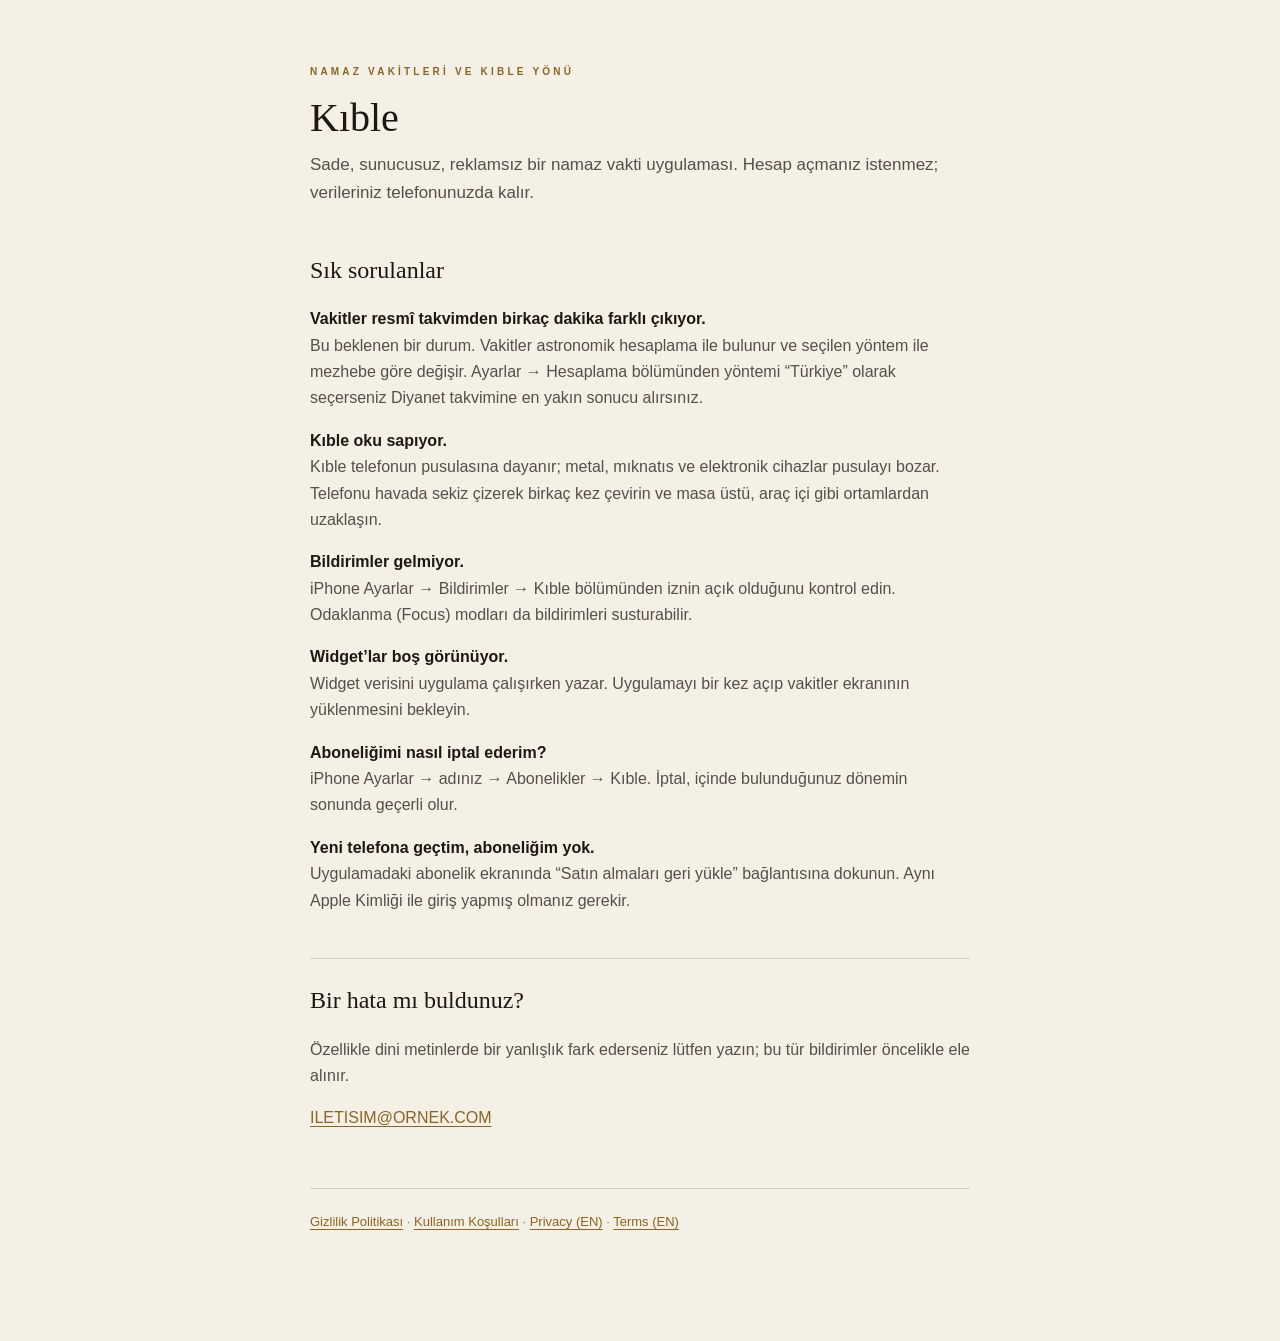
==== index.html @ 44703590 "Kıble belgeleri: gizlilik, koşullar ve destek sayfası Uygulamanın kaynak kodu özel bir depoda; GitHu" ====
<!doctype html>
<html lang="tr">
<head>
<meta charset="utf-8">
<meta name="viewport" content="width=device-width, initial-scale=1">
<title>Kıble · Destek</title>
<link rel="stylesheet" href="style.css">
</head>
<body>
<main>
  <p class="eyebrow">Namaz vakitleri ve kıble yönü</p>
  <h1>Kıble</h1>
  <p class="lede">
    Sade, sunucusuz, reklamsız bir namaz vakti uygulaması. Hesap açmanız
    istenmez; verileriniz telefonunuzda kalır.
  </p>

  <h2>Sık sorulanlar</h2>

  <p><strong>Vakitler resmî takvimden birkaç dakika farklı çıkıyor.</strong><br>
  Bu beklenen bir durum. Vakitler astronomik hesaplama ile bulunur ve seçilen
  yöntem ile mezhebe göre değişir. Ayarlar → Hesaplama bölümünden yöntemi
  “Türkiye” olarak seçerseniz Diyanet takvimine en yakın sonucu alırsınız.</p>

  <p><strong>Kıble oku sapıyor.</strong><br>
  Kıble telefonun pusulasına dayanır; metal, mıknatıs ve elektronik cihazlar
  pusulayı bozar. Telefonu havada sekiz çizerek birkaç kez çevirin ve masa
  üstü, araç içi gibi ortamlardan uzaklaşın.</p>

  <p><strong>Bildirimler gelmiyor.</strong><br>
  iPhone Ayarlar → Bildirimler → Kıble bölümünden iznin açık olduğunu kontrol
  edin. Odaklanma (Focus) modları da bildirimleri susturabilir.</p>

  <p><strong>Widget’lar boş görünüyor.</strong><br>
  Widget verisini uygulama çalışırken yazar. Uygulamayı bir kez açıp vakitler
  ekranının yüklenmesini bekleyin.</p>

  <p><strong>Aboneliğimi nasıl iptal ederim?</strong><br>
  iPhone Ayarlar → adınız → Abonelikler → Kıble. İptal, içinde bulunduğunuz
  dönemin sonunda geçerli olur.</p>

  <p><strong>Yeni telefona geçtim, aboneliğim yok.</strong><br>
  Uygulamadaki abonelik ekranında “Satın almaları geri yükle” bağlantısına
  dokunun. Aynı Apple Kimliği ile giriş yapmış olmanız gerekir.</p>

  <h2>Bir hata mı buldunuz?</h2>
  <p>
    Özellikle dini metinlerde bir yanlışlık fark ederseniz lütfen yazın; bu tür
    bildirimler öncelikle ele alınır.
  </p>
  <p>
    <a href="mailto:ILETISIM@ORNEK.COM">ILETISIM@ORNEK.COM</a>
  </p>

  <p class="note">
    <a href="gizlilik.html">Gizlilik Politikası</a> ·
    <a href="kosullar.html">Kullanım Koşulları</a> ·
    <a href="privacy.html">Privacy (EN)</a> ·
    <a href="terms.html">Terms (EN)</a>
  </p>
</main>
</body>
</html>
---- style.css ----
/* Kıble — belge sayfaları.
   Uygulamanın "sessiz lüks" dili: sıcak siyah / fildizi zemin,
   şampanya-bronz vurgu, serif başlıklar, 1px saç çizgileri. */

:root {
  --bg: #f5f0e6;
  --text: #1d1810;
  --dim: rgba(29, 24, 16, 0.74);
  --faint: rgba(29, 24, 16, 0.52);
  --gold: #8a6524;
  --hairline: rgba(29, 24, 16, 0.16);
}

@media (prefers-color-scheme: dark) {
  :root {
    --bg: #0b0a08;
    --text: #f2ecdf;
    --dim: rgba(242, 236, 223, 0.62);
    --faint: rgba(242, 236, 223, 0.38);
    --gold: #c8a35d;
    --hairline: rgba(242, 236, 223, 0.10);
  }
}

* { box-sizing: border-box; }

body {
  margin: 0;
  padding: 64px 24px 96px;
  background: var(--bg);
  color: var(--text);
  font-family: -apple-system, BlinkMacSystemFont, "Segoe UI", Roboto, sans-serif;
  font-size: 16px;
  line-height: 1.65;
  -webkit-font-smoothing: antialiased;
}

main { max-width: 660px; margin: 0 auto; }

.eyebrow {
  font-size: 10px;
  letter-spacing: 3.2px;
  font-weight: 600;
  color: var(--gold);
  text-transform: uppercase;
  margin: 0 0 14px;
}

h1 {
  font-family: Didot, "Bodoni 72", Georgia, serif;
  font-weight: 400;
  font-size: 40px;
  line-height: 1.15;
  margin: 0 0 10px;
}

h2 {
  font-family: Didot, "Bodoni 72", Georgia, serif;
  font-weight: 400;
  font-size: 24px;
  margin: 44px 0 12px;
  padding-top: 22px;
  border-top: 1px solid var(--hairline);
}

h2:first-of-type { border-top: none; padding-top: 0; }

p, li { color: var(--dim); }
strong { color: var(--text); font-weight: 600; }

.lede { font-size: 17px; color: var(--dim); margin: 0 0 8px; }

.meta {
  font-size: 12px;
  letter-spacing: 1.4px;
  font-weight: 500;
  color: var(--faint);
  margin: 0 0 40px;
}

ul { padding-left: 20px; }
li { margin: 8px 0; }

a { color: var(--gold); text-decoration: underline; text-underline-offset: 3px; }

.note {
  margin-top: 56px;
  padding-top: 22px;
  border-top: 1px solid var(--hairline);
  font-size: 13px;
  color: var(--faint);
}

.langs { margin-bottom: 34px; font-size: 12px; letter-spacing: 1.2px; font-weight: 500; }
.langs a { margin-right: 14px; }

table { width: 100%; border-collapse: collapse; margin: 18px 0; font-size: 15px; }
th, td { text-align: left; padding: 11px 10px 11px 0; border-bottom: 1px solid var(--hairline); vertical-align: top; }
th { font-size: 10px; letter-spacing: 2px; text-transform: uppercase; color: var(--gold); font-weight: 600; }
td { color: var(--dim); }
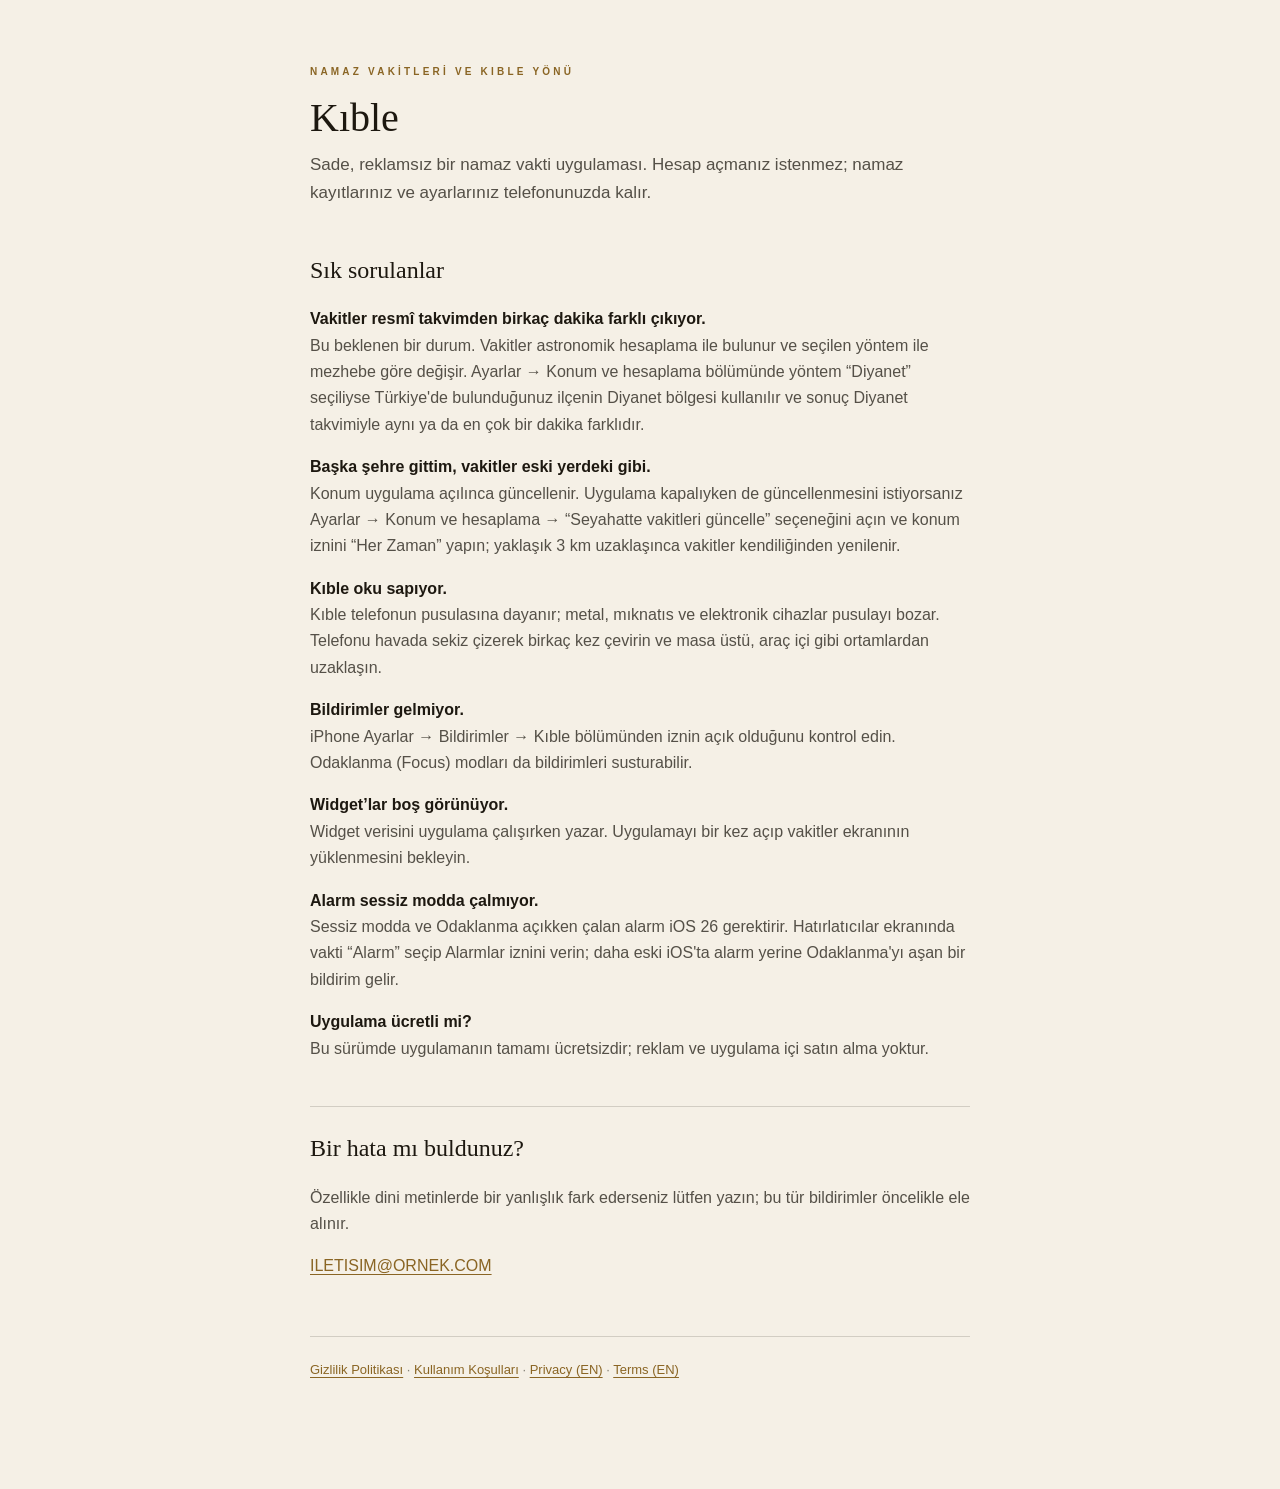
==== commit 256d4e14: "Destek: "sunucusuz" kaldırıldı, Diyanet ayarı, seyahat ve alarm soruları 1.0'da olmayan abonelik sor" ====
--- a/index.html
+++ b/index.html
@@ -11,16 +11,24 @@
   <p class="eyebrow">Namaz vakitleri ve kıble yönü</p>
   <h1>Kıble</h1>
   <p class="lede">
-    Sade, sunucusuz, reklamsız bir namaz vakti uygulaması. Hesap açmanız
-    istenmez; verileriniz telefonunuzda kalır.
+    Sade, reklamsız bir namaz vakti uygulaması. Hesap açmanız istenmez;
+    namaz kayıtlarınız ve ayarlarınız telefonunuzda kalır.
   </p>
 
   <h2>Sık sorulanlar</h2>
 
   <p><strong>Vakitler resmî takvimden birkaç dakika farklı çıkıyor.</strong><br>
   Bu beklenen bir durum. Vakitler astronomik hesaplama ile bulunur ve seçilen
-  yöntem ile mezhebe göre değişir. Ayarlar → Hesaplama bölümünden yöntemi
-  “Türkiye” olarak seçerseniz Diyanet takvimine en yakın sonucu alırsınız.</p>
+  yöntem ile mezhebe göre değişir. Ayarlar → Konum ve hesaplama bölümünde
+  yöntem “Diyanet” seçiliyse Türkiye'de bulunduğunuz ilçenin Diyanet bölgesi
+  kullanılır ve sonuç Diyanet takvimiyle aynı ya da en çok bir dakika
+  farklıdır.</p>
+
+  <p><strong>Başka şehre gittim, vakitler eski yerdeki gibi.</strong><br>
+  Konum uygulama açılınca güncellenir. Uygulama kapalıyken de güncellenmesini
+  istiyorsanız Ayarlar → Konum ve hesaplama → “Seyahatte vakitleri güncelle”
+  seçeneğini açın ve konum iznini “Her Zaman” yapın; yaklaşık 3 km
+  uzaklaşınca vakitler kendiliğinden yenilenir.</p>
 
   <p><strong>Kıble oku sapıyor.</strong><br>
   Kıble telefonun pusulasına dayanır; metal, mıknatıs ve elektronik cihazlar
@@ -35,6 +43,12 @@
   Widget verisini uygulama çalışırken yazar. Uygulamayı bir kez açıp vakitler
   ekranının yüklenmesini bekleyin.</p>
 
+  <p><strong>Alarm sessiz modda çalmıyor.</strong><br>
+  Sessiz modda ve Odaklanma açıkken çalan alarm iOS 26 gerektirir.
+  Hatırlatıcılar ekranında vakti “Alarm” seçip Alarmlar iznini verin; daha
+  eski iOS'ta alarm yerine Odaklanma'yı aşan bir bildirim gelir.</p>
+
+  <!-- 1.1 (satış açılınca) geri konacak:
   <p><strong>Aboneliğimi nasıl iptal ederim?</strong><br>
   iPhone Ayarlar → adınız → Abonelikler → Kıble. İptal, içinde bulunduğunuz
   dönemin sonunda geçerli olur.</p>
@@ -42,6 +56,11 @@
   <p><strong>Yeni telefona geçtim, aboneliğim yok.</strong><br>
   Uygulamadaki abonelik ekranında “Satın almaları geri yükle” bağlantısına
   dokunun. Aynı Apple Kimliği ile giriş yapmış olmanız gerekir.</p>
+  -->
+
+  <p><strong>Uygulama ücretli mi?</strong><br>
+  Bu sürümde uygulamanın tamamı ücretsizdir; reklam ve uygulama içi satın alma
+  yoktur.</p>
 
   <h2>Bir hata mı buldunuz?</h2>
   <p>
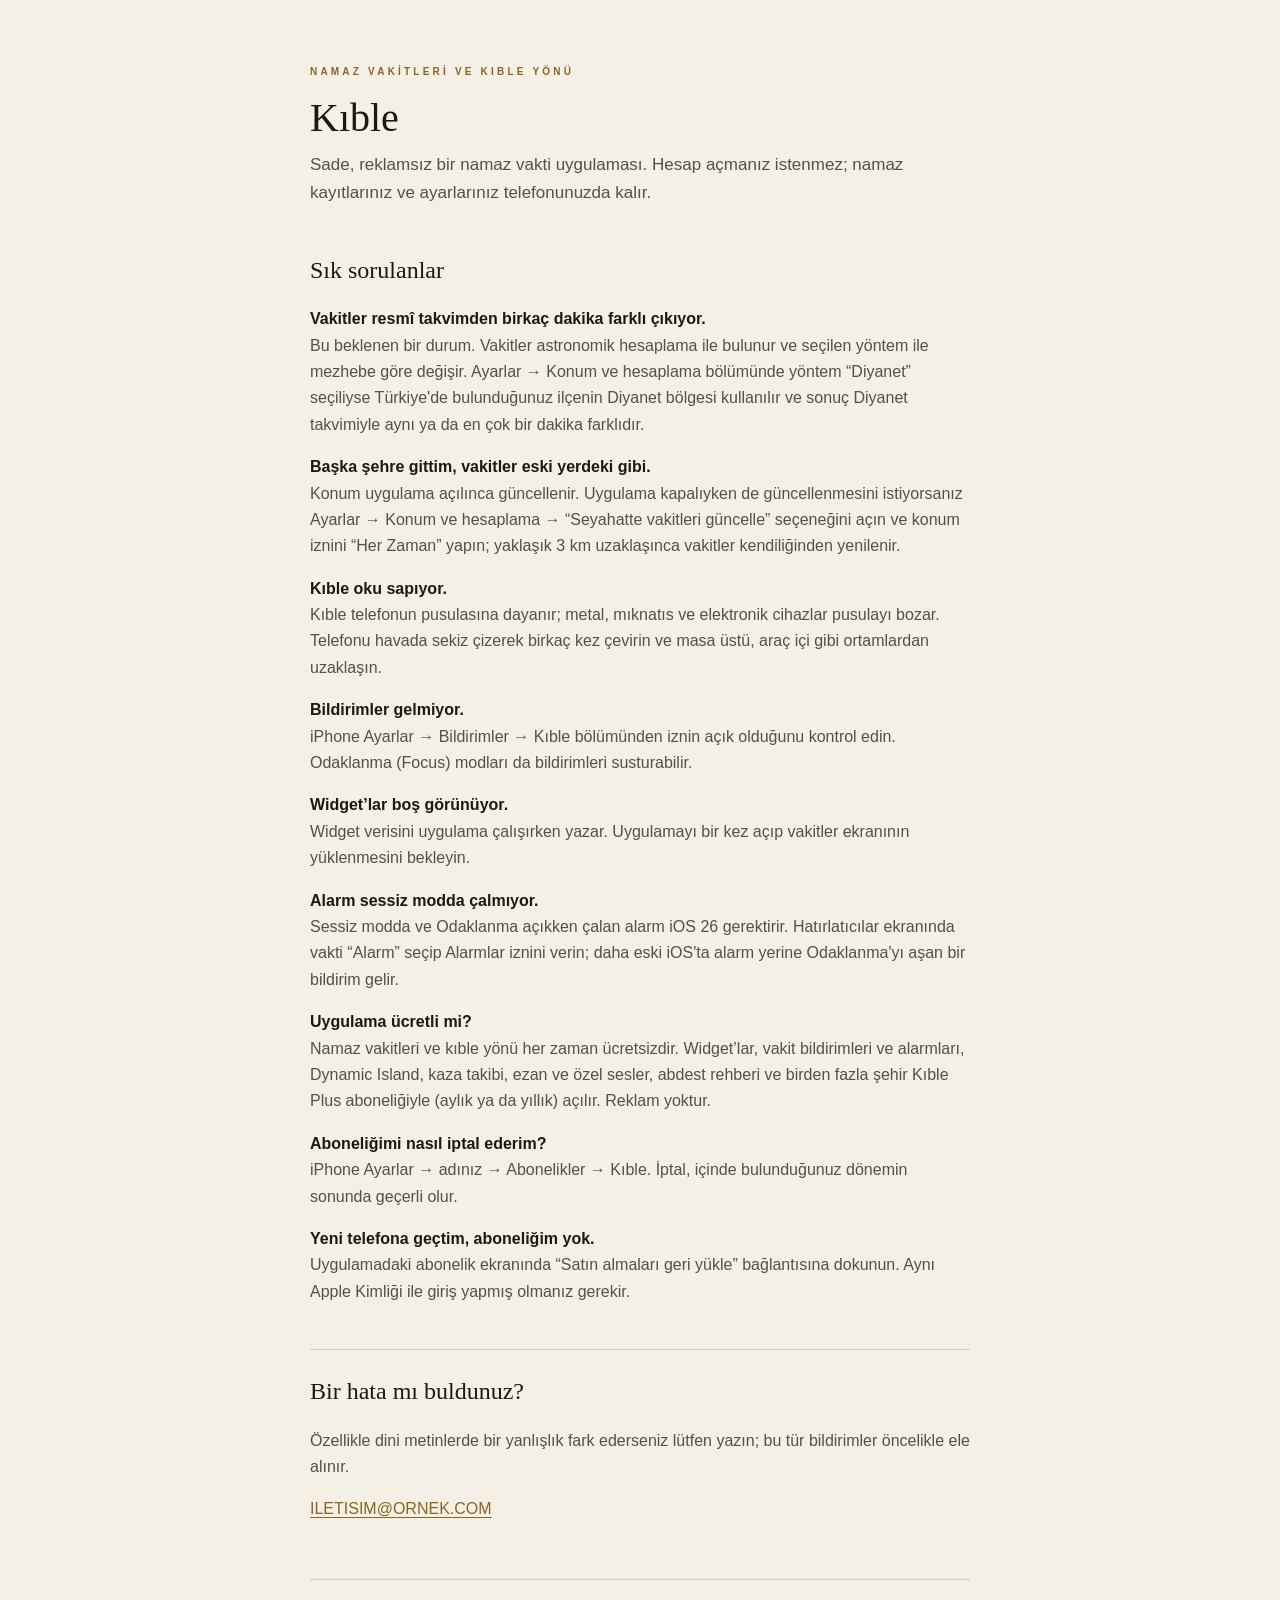
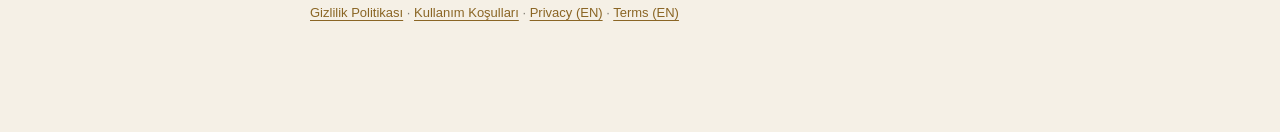
==== commit 472311ba: "Koşullar ve destek: 1.0 abonelikle çıkıyor Koşullarda (TR/EN) uygulamanın kapsamı 1.0'a göre: rehber" ====
--- a/index.html
+++ b/index.html
@@ -48,7 +48,12 @@
   Hatırlatıcılar ekranında vakti “Alarm” seçip Alarmlar iznini verin; daha
   eski iOS'ta alarm yerine Odaklanma'yı aşan bir bildirim gelir.</p>
 
-  <!-- 1.1 (satış açılınca) geri konacak:
+  <p><strong>Uygulama ücretli mi?</strong><br>
+  Namaz vakitleri ve kıble yönü her zaman ücretsizdir. Widget’lar, vakit
+  bildirimleri ve alarmları, Dynamic Island, kaza takibi, ezan ve özel sesler,
+  abdest rehberi ve birden fazla şehir Kıble Plus aboneliğiyle (aylık ya da
+  yıllık) açılır. Reklam yoktur.</p>
+
   <p><strong>Aboneliğimi nasıl iptal ederim?</strong><br>
   iPhone Ayarlar → adınız → Abonelikler → Kıble. İptal, içinde bulunduğunuz
   dönemin sonunda geçerli olur.</p>
@@ -56,11 +61,6 @@
   <p><strong>Yeni telefona geçtim, aboneliğim yok.</strong><br>
   Uygulamadaki abonelik ekranında “Satın almaları geri yükle” bağlantısına
   dokunun. Aynı Apple Kimliği ile giriş yapmış olmanız gerekir.</p>
-  -->
-
-  <p><strong>Uygulama ücretli mi?</strong><br>
-  Bu sürümde uygulamanın tamamı ücretsizdir; reklam ve uygulama içi satın alma
-  yoktur.</p>
 
   <h2>Bir hata mı buldunuz?</h2>
   <p>
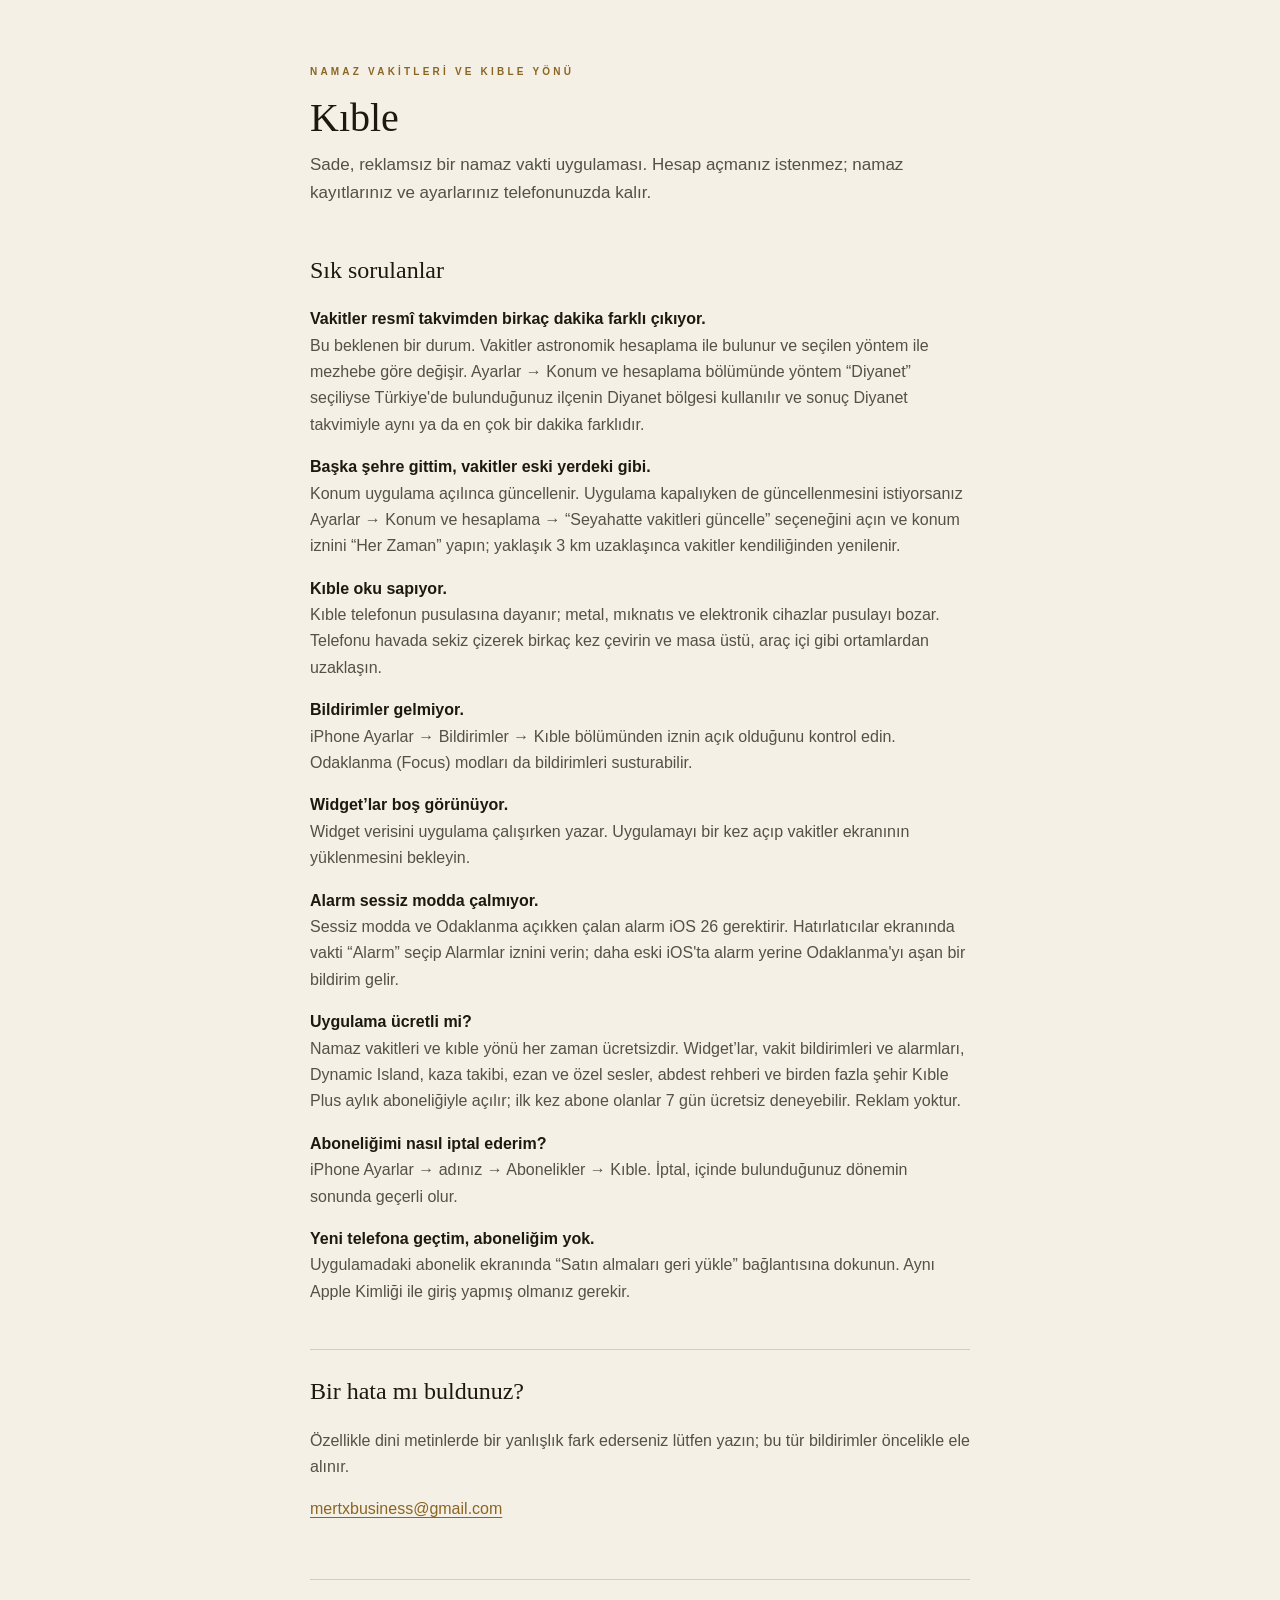
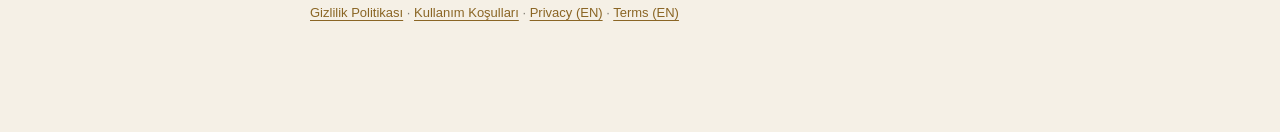
==== commit fa3dd1ec: "İletişim adresi ve aylık abonelik + 7 günlük deneme mertxbusiness@gmail.com beş sayfada; e-postayla " ====
--- a/index.html
+++ b/index.html
@@ -51,8 +51,8 @@
   <p><strong>Uygulama ücretli mi?</strong><br>
   Namaz vakitleri ve kıble yönü her zaman ücretsizdir. Widget’lar, vakit
   bildirimleri ve alarmları, Dynamic Island, kaza takibi, ezan ve özel sesler,
-  abdest rehberi ve birden fazla şehir Kıble Plus aboneliğiyle (aylık ya da
-  yıllık) açılır. Reklam yoktur.</p>
+  abdest rehberi ve birden fazla şehir Kıble Plus aylık aboneliğiyle açılır;
+  ilk kez abone olanlar 7 gün ücretsiz deneyebilir. Reklam yoktur.</p>
 
   <p><strong>Aboneliğimi nasıl iptal ederim?</strong><br>
   iPhone Ayarlar → adınız → Abonelikler → Kıble. İptal, içinde bulunduğunuz
@@ -68,7 +68,7 @@
     bildirimler öncelikle ele alınır.
   </p>
   <p>
-    <a href="mailto:ILETISIM@ORNEK.COM">ILETISIM@ORNEK.COM</a>
+    <a href="mailto:mertxbusiness@gmail.com">mertxbusiness@gmail.com</a>
   </p>
 
   <p class="note">
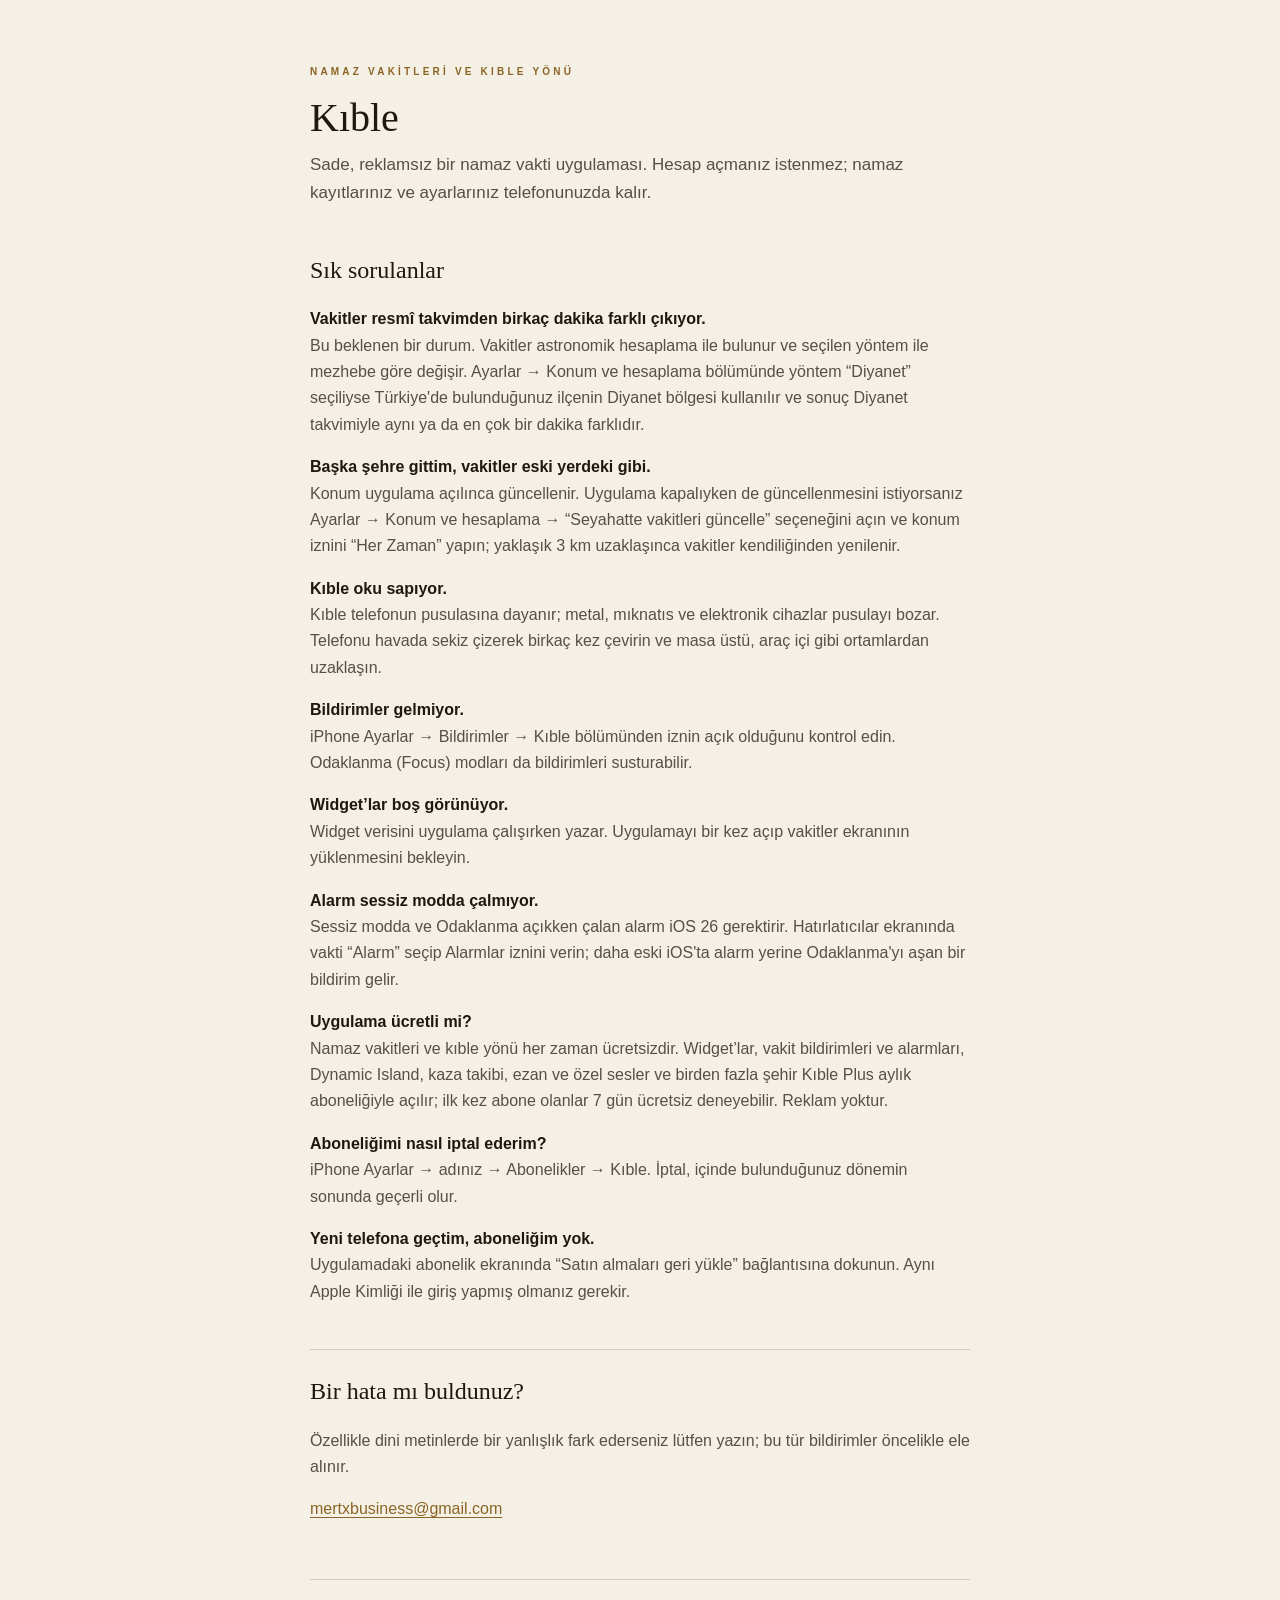
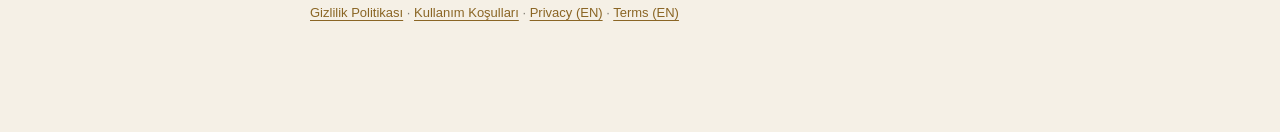
==== commit ad86b2c0: "Koşullar ve destek: abdest rehberi 1.0'da yok Abdest ve namaz rehberi ile dualar onaylandığında ekle" ====
--- a/index.html
+++ b/index.html
@@ -50,8 +50,8 @@
 
   <p><strong>Uygulama ücretli mi?</strong><br>
   Namaz vakitleri ve kıble yönü her zaman ücretsizdir. Widget’lar, vakit
-  bildirimleri ve alarmları, Dynamic Island, kaza takibi, ezan ve özel sesler,
-  abdest rehberi ve birden fazla şehir Kıble Plus aylık aboneliğiyle açılır;
+  bildirimleri ve alarmları, Dynamic Island, kaza takibi, ezan ve özel sesler
+  ve birden fazla şehir Kıble Plus aylık aboneliğiyle açılır;
   ilk kez abone olanlar 7 gün ücretsiz deneyebilir. Reklam yoktur.</p>
 
   <p><strong>Aboneliğimi nasıl iptal ederim?</strong><br>
